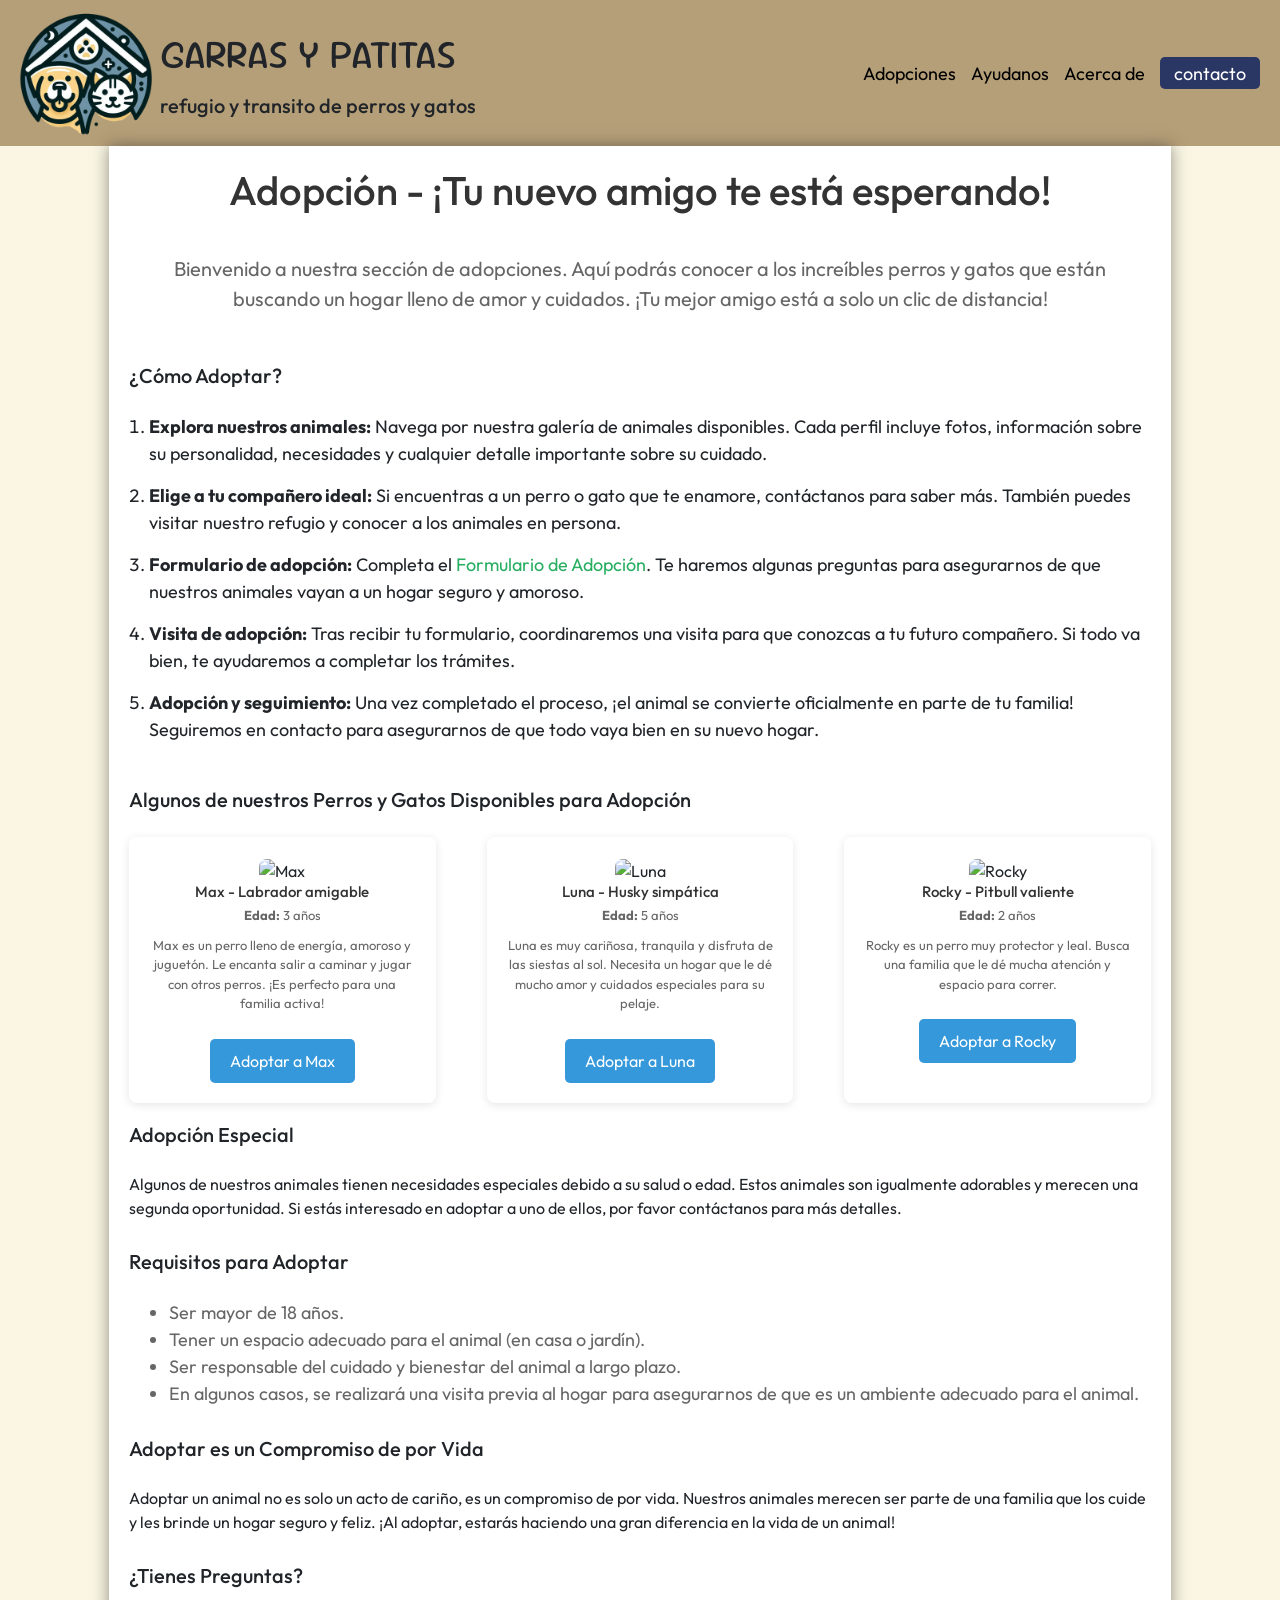
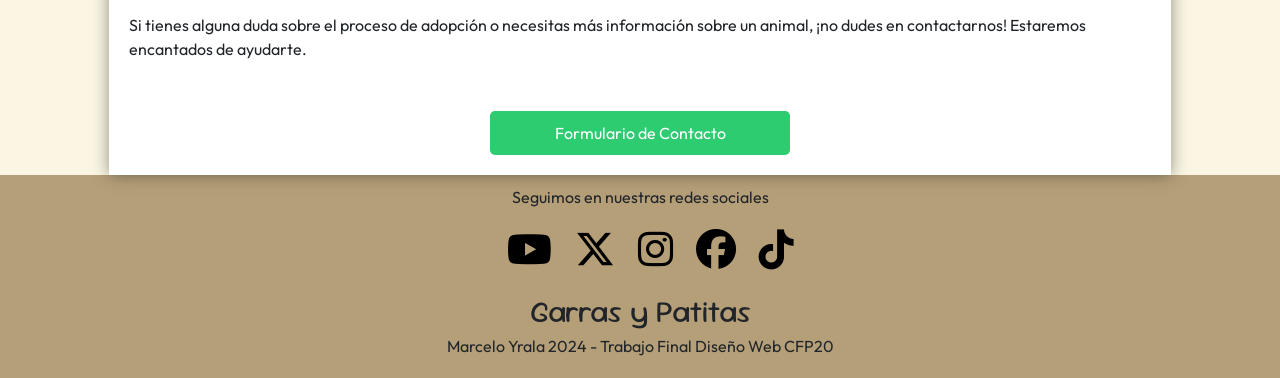
==== adoptar.html @ 5a3180d2 "Add files via upload" ====
<!DOCTYPE html>
<html lang="es">
<head>
    <meta charset="UTF-8">
    <meta name="viewport" content="width=device-width, initial-scale=1.0">
    <title>Garras y Patitas - refugio animal</title>
    <!-- FONT AWESONE -->
    <link rel="stylesheet" href="https://cdnjs.cloudflare.com/ajax/libs/font-awesome/6.6.0/css/all.min.css" integrity="sha512-Kc323vGBEqzTmouAECnVceyQqyqdsSiqLQISBL29aUW4U/M7pSPA/gEUZQqv1cwx4OnYxTxve5UMg5GT6L4JJg==" crossorigin="anonymous" referrerpolicy="no-referrer" />
    <!-- BOOTSTRAP -->
    <link href="https://cdn.jsdelivr.net/npm/bootstrap@5.3.3/dist/css/bootstrap.min.css" rel="stylesheet" integrity="sha384-QWTKZyjpPEjISv5WaRU9OFeRpok6YctnYmDr5pNlyT2bRjXh0JMhjY6hW+ALEwIH" crossorigin="anonymous">
<!-- CUSTOM  CSS -->
     <link rel="stylesheet" href="css/estilos.css">
<!-- FAVICON -->
    <link rel="shortcut icon" href="img/favicon.png" type="image/x-icon">
     
</head>


<body>
    <header>
        <div class="logo">
        <a href="index.html"><img src="img/logo1.jpg" alt="logo refugio de mascotas"></a>   
        <div class="textoTitulo">
            <p class="titulo">garras y patitas</p>
        <h1>refugio y transito de perros y gatos</h1>
        </div>
        
        
    </div>
        <nav class="navHeader">
            <a class="navLinks" href="">Adopciones</a>
            <a class="navLinks" href="">Ayudanos</a>
            <a class="navLinks" href="">Acerca de</a>
            <a href=""><input class="btnContacto" type="button" value="contacto"></a>
        </nav>
    </header>
    <main>
        <section class="adopcion">
            <div class="container-adopciones">
              <h1 class="titulo-adopcion">Adopción - ¡Tu nuevo amigo te está esperando!</h1>
              
              <p class="intro">Bienvenido a nuestra sección de adopciones. Aquí podrás conocer a los increíbles perros y gatos que están buscando un hogar lleno de amor y cuidados. ¡Tu mejor amigo está a solo un clic de distancia!</p>
          
              <h2>¿Cómo Adoptar?</h2>
              <ol class="pasos-adopcion">
                <li><strong>Explora nuestros animales:</strong> Navega por nuestra galería de animales disponibles. Cada perfil incluye fotos, información sobre su personalidad, necesidades y cualquier detalle importante sobre su cuidado.</li>
                <li><strong>Elige a tu compañero ideal:</strong> Si encuentras a un perro o gato que te enamore, contáctanos para saber más. También puedes visitar nuestro refugio y conocer a los animales en persona.</li>
                <li><strong>Formulario de adopción:</strong> Completa el <a href="#formulario" class="enlace-formulario">Formulario de Adopción</a>. Te haremos algunas preguntas para asegurarnos de que nuestros animales vayan a un hogar seguro y amoroso.</li>
                <li><strong>Visita de adopción:</strong> Tras recibir tu formulario, coordinaremos una visita para que conozcas a tu futuro compañero. Si todo va bien, te ayudaremos a completar los trámites.</li>
                <li><strong>Adopción y seguimiento:</strong> Una vez completado el proceso, ¡el animal se convierte oficialmente en parte de tu familia! Seguiremos en contacto para asegurarnos de que todo vaya bien en su nuevo hogar.</li>
              </ol>
          
              <h2>Algunos de nuestros Perros y Gatos Disponibles para Adopción</h2>
              <div class="galeria-adopcion">
                <div class="animal">
                  <img src="max.jpg" alt="Max" class="foto-animal">
                  <h3>Max - Labrador amigable</h3>
                  <p><strong>Edad:</strong> 3 años</p>
                  <p>Max es un perro lleno de energía, amoroso y juguetón. Le encanta salir a caminar y jugar con otros perros. ¡Es perfecto para una familia activa!</p>
                  <a href="#adoptar-max" class="btn-adoptar">Adoptar a Max</a>
                </div>
                <div class="animal">
                  <img src="luna.jpg" alt="Luna" class="foto-animal">
                  <h3>Luna - Husky simpática</h3>
                  <p><strong>Edad:</strong> 5 años</p>
                  <p>Luna es muy cariñosa, tranquila y disfruta de las siestas al sol. Necesita un hogar que le dé mucho amor y cuidados especiales para su pelaje.</p>
                  <a href="#adoptar-luna" class="btn-adoptar">Adoptar a Luna</a>
                </div>
                <div class="animal">
                  <img src="rocky.jpg" alt="Rocky" class="foto-animal">
                  <h3>Rocky - Pitbull valiente</h3>
                  <p><strong>Edad:</strong> 2 años</p>
                  <p>Rocky es un perro muy protector y leal. Busca una familia que le dé mucha atención y espacio para correr.</p>
                  <a href="#adoptar-rocky" class="btn-adoptar">Adoptar a Rocky</a>
                </div>
                <!-- Repite el bloque para más animales disponibles -->
              </div>
          
              <h2>Adopción Especial</h2>
              <p>Algunos de nuestros animales tienen necesidades especiales debido a su salud o edad. Estos animales son igualmente adorables y merecen una segunda oportunidad. Si estás interesado en adoptar a uno de ellos, por favor contáctanos para más detalles.</p>
          
              <h2>Requisitos para Adoptar</h2>
              <ul class="requisitos">
                <li>Ser mayor de 18 años.</li>
                <li>Tener un espacio adecuado para el animal (en casa o jardín).</li>
                <li>Ser responsable del cuidado y bienestar del animal a largo plazo.</li>
                <li>En algunos casos, se realizará una visita previa al hogar para asegurarnos de que es un ambiente adecuado para el animal.</li>
              </ul>
          
              <h2>Adoptar es un Compromiso de por Vida</h2>
              <p>Adoptar un animal no es solo un acto de cariño, es un compromiso de por vida. Nuestros animales merecen ser parte de una familia que los cuide y les brinde un hogar seguro y feliz. ¡Al adoptar, estarás haciendo una gran diferencia en la vida de un animal!</p>
          
              <h2>¿Tienes Preguntas?</h2>
              <p>Si tienes alguna duda sobre el proceso de adopción o necesitas más información sobre un animal, ¡no dudes en contactarnos! Estaremos encantados de ayudarte.</p>
          <div class="divContacto">
              <a href="#formulario-contacto" class="btn-contacto">Formulario de Contacto</a></div>
            </div>
          </section>

    </main>

    

    <footer>
      <p>Seguimos en nuestras redes sociales</p>

      <nav class="sociales">
        <ul>
          <li><a href="#"><i class="fa-brands fa-youtube"></i></a></i></li>
          <li><a href="#"><i class="fa-brands fa-x-twitter"></i></a></i></li>
          <li><a href="#"><i class="fa-brands fa-instagram"></i></a></li>
          <li><a href="#"><i class="fa-brands fa-facebook"></i></a></li>
          <li><a href="#"><i class="fa-brands fa-tiktok"></i></a></li>
        </ul>
      </nav>
      <div class="logoFooter">
        Garras y Patitas
      </div>
        <p>Marcelo Yrala 2024 - Trabajo Final Diseño Web CFP20</p>
    </footer>

   
    <script src="https://cdn.jsdelivr.net/npm/@popperjs/core@2.11.8/dist/umd/popper.min.js" integrity="sha384-I7E8VVD/ismYTF4hNIPjVp/Zjvgyol6VFvRkX/vR+Vc4jQkC+hVqc2pM8ODewa9r" crossorigin="anonymous"></script>
<script src="https://cdn.jsdelivr.net/npm/bootstrap@5.3.3/dist/js/bootstrap.min.js" integrity="sha384-0pUGZvbkm6XF6gxjEnlmuGrJXVbNuzT9qBBavbLwCsOGabYfZo0T0to5eqruptLy" crossorigin="anonymous"></script>



<script src="js/script.js"></script>
</body>
</html>
---- css/estilos.css ----
@import url('https://fonts.googleapis.com/css2?family=Concert+One&family=Outfit:wght@100..900&family=Sour+Gummy:ital,wght@0,100..900;1,100..900&display=swap');



/* RESET */

*{
    margin: 0px;
    padding: 0px;
    box-sizing: border-box;

}
/* ESTILOS GLOBALES */
html{
    font-size: 62.5%;

}

body {
    font-size: 1.6rem;
    font-family: "Outfit", sans-serif;
    background-color: #FAF6E3;
}

img {
    max-width: 100%;
}

a{
    text-decoration: none;
    color: black;
}

/* HEADER */
header{
    display: flex;
    justify-content: space-between;
    align-items: center;
    background-color: #B59F78;
    padding: 1rem;
}

header img {
    width: 150px;
}

.titulo {
    /* font-family: "Concert One", sans-serif; */
    font-family: "Sour Gummy", sans-serif;
    font-size: 4rem;
    text-transform: uppercase;
}

.textoTitulo h1 {
    font-size: 2rem;
}

.navHeader{
    display: flex;
    align-items: center;
    gap: 1.5rem;
}


.navLinks {
    font-size: 1.8rem;
}
.navLinks:hover {
    border: solid;
    width: 100px;
    height: 30px;
    cursor: pointer;
    color: #fff;
    border-radius: .5rem;
    margin-right: 1rem;
    text-align: center;
    transform: scale(1.2);
}
/* LOGO */
.logo {
    display: flex;
    justify-content: center;
    align-items: center;
}
/* BOTONES */

.botonAdoptar, .botonDonar {
    border: none;
    background-color: #2A3663;
    width: 200px;
    height: 30px;
    cursor: pointer;
    color: #fff;
}

.botonAdoptar:hover{
    background-color: #1d2544;
}
.botonDonar{
    background-color: #D8DBBD;
    color: #000;
}

.botonDonar:hover{
    background-color: #727272;
}

.btnContacto{
    border: none;
    background-color: #2A3663;
    width: 100px;
    height: 32px;
    cursor: pointer;
    color: #fff;
    border-radius: .5rem;
    margin-right: 1rem;
    font-size: 1.8rem;
}

.btnContacto:hover{
    background-color: #1d2544;
    transform: scale(1.1);
}

/* ASIDE */
aside {
    width: 35%;
    display: flex;
    flex-direction: column;
    gap: 1rem;
    
}
aside img {
    width: 300px;
    display: flex;
    align-items: center;
}

.asideButtons {
    display: flex;
    gap: 3rem;
}

.container_flex {
    display: flex;
    /* flex-wrap: wrap; */
    gap: 2rem;
    justify-content: space-between;
    margin: 0 auto;
    width: 90%;
    background-color: #FFF;
    box-shadow: 0px 0px 15px 0px rgba(40, 39, 39, 0.5);
}
.container_cards{
    display: flex;
    gap: 1rem;
    flex-wrap: wrap;
   width: 80rem;
   background-color: #fff;
   
}
/* ARTICLE */
article {
    width: 20rem;
    height: 40rem;
    background-color: #eaebe6;
    text-align: center;
    padding: 2rem;
    margin: 2.5rem;
    border-radius: .5rem;
    box-shadow: -9px 11px 9px -9px rgba(181,159,120,0.75);
    max-width: 100%;
    
   
}
article:hover{
    /* transform: scale(1.1); */
    width: 22rem;
    height: 42rem;
padding-top: 2.5rem;
    /* padding:2.5rem;
    margin: 3rem; */
    box-shadow: -10px 12px 10px -10px rgb(129, 113, 86);
}

article h2{
    text-transform: uppercase;
}

article img {
    width: 300px;
}

article a{
    margin-top: 2rem;
}
.info-btn{
    margin-bottom: 2rem;
}

footer {
    background-color: #b59f78 ;
    text-align: center;
    padding: 1rem;
    margin: 0;
    display: flex;
    flex-direction: column;
    justify-content: center;
    align-items: center;
}

footer li {
    list-style: none;
}
.sociales li{
    display: inline-block;
}

.sociales i {
    font-size: 4rem;
    margin: 1rem;
}

.sociales i:hover {
    color: #fff;
    transform: scale(1.3);
}
.logoFooter{
    font-size: 3rem;
    font-family: "Sour Gummy", sans-serif;
}
.carousel{
  
  max-width: 100%;
}

main{
    display: flex;
    justify-content: space-between;
    margin-left: 5rem;
    margin-right: 5rem;
}

article a {
    background-color: #2A3663;
    color: #fff;
    padding: 1rem;
   
}

article a:hover {
    background: #1d2544;
}




.adoptar{
    margin-top: 20px;
}

article a i {
    color: red;
}

article li {
    list-style: none;
}


/* SECCION ADOPTAR */
.titulo-adopcion {
    font-size: 4rem;
    color: #333;
    text-align: center;
    margin-bottom: 20px;
  }
  
.container-adopciones {
    display: flex;
    flex-direction: column;
    width: 90%;
    margin: 0 auto;
    padding: 20px;
    gap: 2rem;
    background-color: #Fff;
    box-shadow: 0px 0px 15px 0px rgba(40, 39, 39, 0.5);
  }
.intro {
    text-align: center;
    font-size: 2rem;
    color: #666;
    margin-bottom: 30px;
  }
  
  /* Steps List */
  ol.pasos-adopcion {
    padding-left: 20px;
  }

  ol.pasos-adopcion a {
    color: #27ae60;
  }
  
  .pasos-adopcion li {
    font-size: 1.8rem;
    margin-bottom: 15px;
  }
  
  /* Animal Gallery */
  .galeria-adopcion {
    display: flex;
    justify-content: space-between;
    flex-wrap: wrap;
    gap: 20px;
  }
  
  .animal {
    background-color: #fff;
    border-radius: 8px;
    overflow: hidden;
    width: 30%;
    box-shadow: 0 2px 10px rgba(0, 0, 0, 0.1);
    text-align: center;
    padding: 20px;
  }
  
  .foto-animal {
    width: 100%;
    border-radius: 8px;
    object-fit: cover;
    height: 200px;
  }
  
  .animal h3 {
    font-size: 1.5rem;
    color: #333;
  }
  
  .animal p {
    font-size: 1.3rem;
    color: #666;
  }
  
  .btn-adoptar {
    display: inline-block;
    padding: 10px 20px;
    margin-top: 15px;
    background-color: #3498db;
    color: white;
    text-decoration: none;
    border-radius: 5px;
  }
  
  .btn-adoptar:hover {
    background-color: #2980b9;
  }
  
  /* Requirements */
  .requisitos {
    list-style-type: disc;
    margin-left: 20px;
  }
  
  .requisitos li {
    font-size: 1.8rem;
    color: #666;
  }
  
  /* Contact button */
  .btn-contacto {
    display: flex;
    width: 30rem;
    padding: 10px 20px;
    background-color: #2ecc71;
    color: white;
    text-decoration: none;
    border-radius: 5px;
    margin-top: 20px;
    text-align: center;
    justify-content: center;
    align-items: center;
  }
  
  .btn-contacto:hover {
    background-color: #27ae60;
  }


  .divContacto {
    display: flex;
    align-items: center;
    justify-content: center;
  }
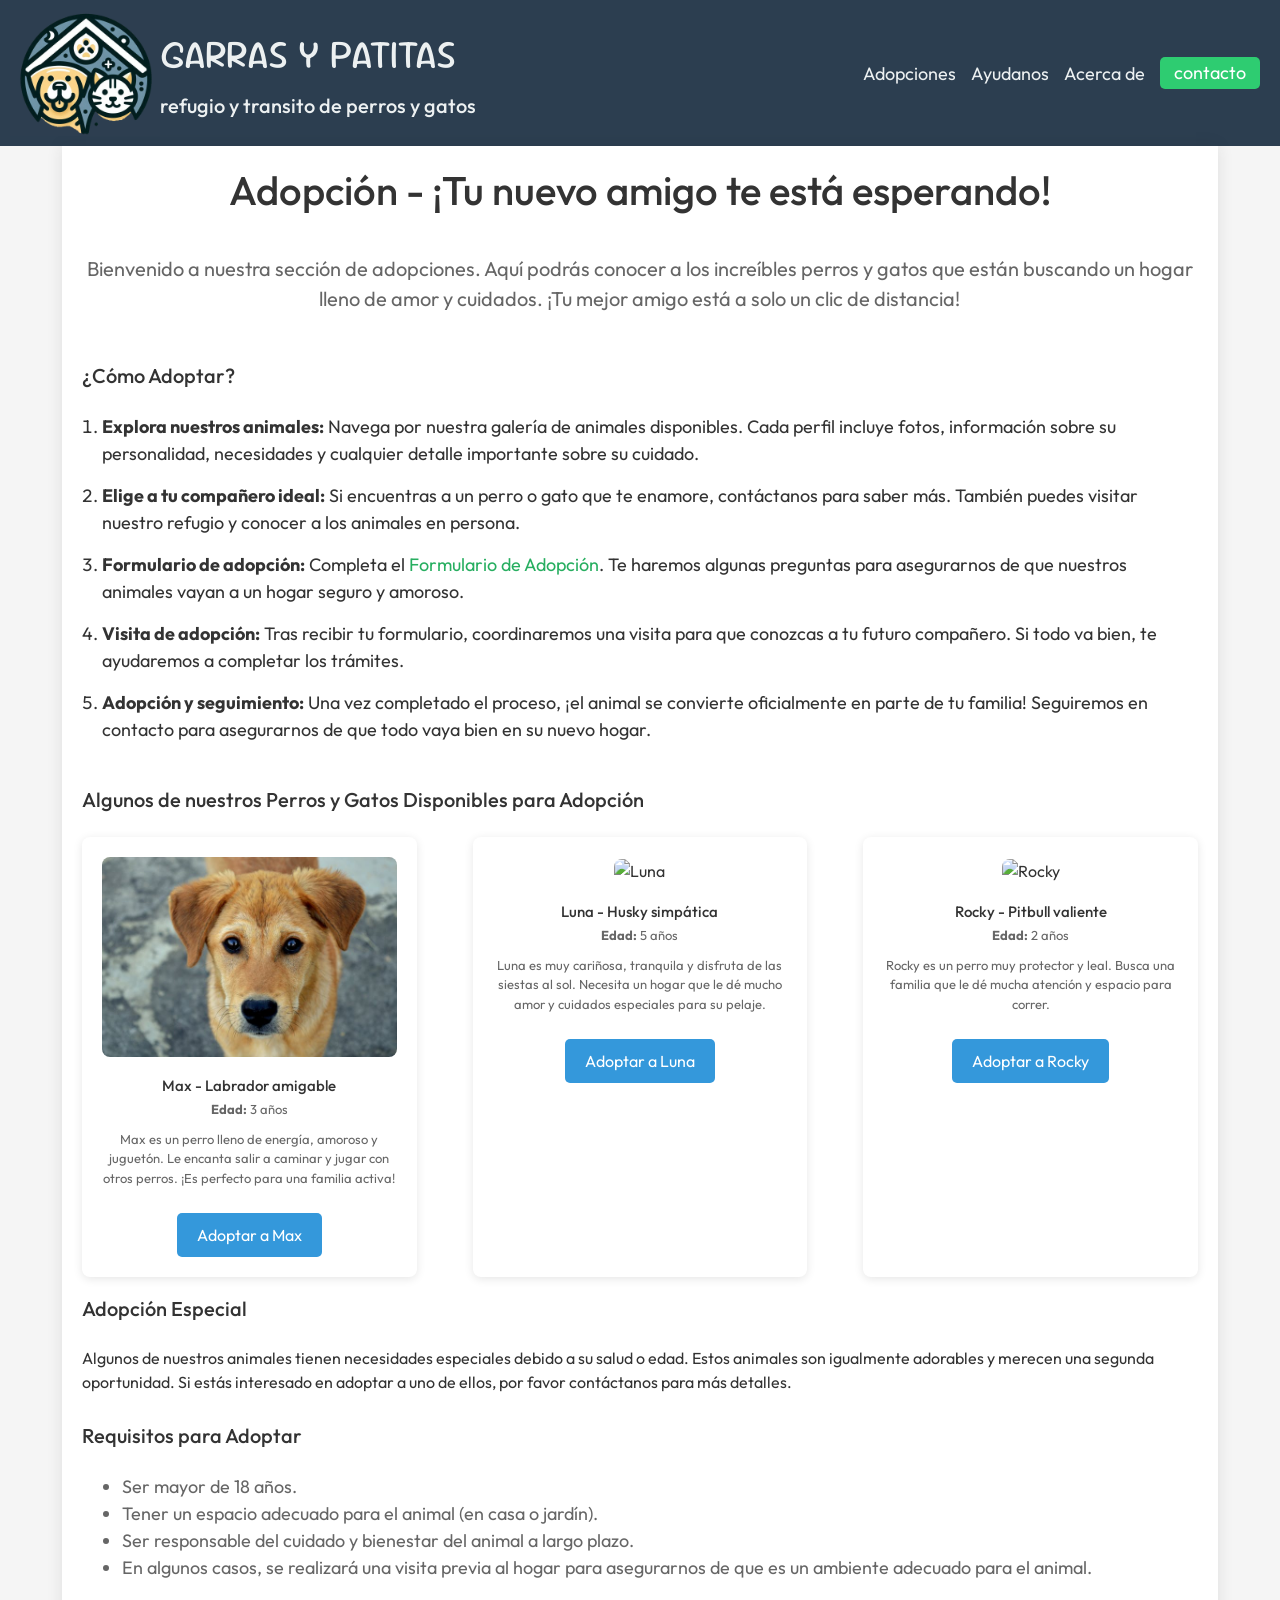
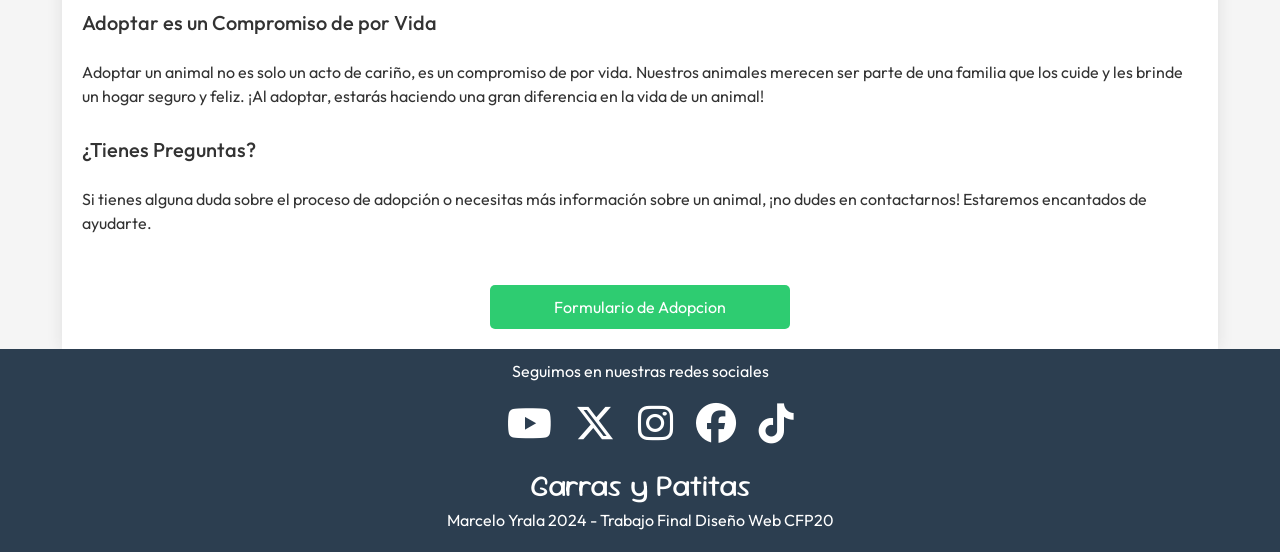
==== commit d5704410: "Add files via upload" ====
--- a/adoptar.html
+++ b/adoptar.html
@@ -45,7 +45,7 @@
               <ol class="pasos-adopcion">
                 <li><strong>Explora nuestros animales:</strong> Navega por nuestra galería de animales disponibles. Cada perfil incluye fotos, información sobre su personalidad, necesidades y cualquier detalle importante sobre su cuidado.</li>
                 <li><strong>Elige a tu compañero ideal:</strong> Si encuentras a un perro o gato que te enamore, contáctanos para saber más. También puedes visitar nuestro refugio y conocer a los animales en persona.</li>
-                <li><strong>Formulario de adopción:</strong> Completa el <a href="#formulario" class="enlace-formulario">Formulario de Adopción</a>. Te haremos algunas preguntas para asegurarnos de que nuestros animales vayan a un hogar seguro y amoroso.</li>
+                <li><strong>Formulario de adopción:</strong> Completa el <a href="#formAdopcion" class="enlace-formulario">Formulario de Adopción</a>. Te haremos algunas preguntas para asegurarnos de que nuestros animales vayan a un hogar seguro y amoroso.</li>
                 <li><strong>Visita de adopción:</strong> Tras recibir tu formulario, coordinaremos una visita para que conozcas a tu futuro compañero. Si todo va bien, te ayudaremos a completar los trámites.</li>
                 <li><strong>Adopción y seguimiento:</strong> Una vez completado el proceso, ¡el animal se convierte oficialmente en parte de tu familia! Seguiremos en contacto para asegurarnos de que todo vaya bien en su nuevo hogar.</li>
               </ol>
@@ -53,25 +53,25 @@
               <h2>Algunos de nuestros Perros y Gatos Disponibles para Adopción</h2>
               <div class="galeria-adopcion">
                 <div class="animal">
-                  <img src="max.jpg" alt="Max" class="foto-animal">
+                  <img src="img/perro1.jpg" alt="Max" class="foto-animal">
                   <h3>Max - Labrador amigable</h3>
                   <p><strong>Edad:</strong> 3 años</p>
                   <p>Max es un perro lleno de energía, amoroso y juguetón. Le encanta salir a caminar y jugar con otros perros. ¡Es perfecto para una familia activa!</p>
-                  <a href="#adoptar-max" class="btn-adoptar">Adoptar a Max</a>
+                  <a href="#formAdopcion" class="btn-adoptar">Adoptar a Max</a>
                 </div>
                 <div class="animal">
                   <img src="luna.jpg" alt="Luna" class="foto-animal">
                   <h3>Luna - Husky simpática</h3>
                   <p><strong>Edad:</strong> 5 años</p>
                   <p>Luna es muy cariñosa, tranquila y disfruta de las siestas al sol. Necesita un hogar que le dé mucho amor y cuidados especiales para su pelaje.</p>
-                  <a href="#adoptar-luna" class="btn-adoptar">Adoptar a Luna</a>
+                  <a href="##formAdopcion" class="btn-adoptar">Adoptar a Luna</a>
                 </div>
                 <div class="animal">
                   <img src="rocky.jpg" alt="Rocky" class="foto-animal">
                   <h3>Rocky - Pitbull valiente</h3>
                   <p><strong>Edad:</strong> 2 años</p>
                   <p>Rocky es un perro muy protector y leal. Busca una familia que le dé mucha atención y espacio para correr.</p>
-                  <a href="#adoptar-rocky" class="btn-adoptar">Adoptar a Rocky</a>
+                  <a href="#formAdopcion" class="btn-adoptar">Adoptar a Rocky</a>
                 </div>
                 <!-- Repite el bloque para más animales disponibles -->
               </div>
@@ -93,8 +93,124 @@
               <h2>¿Tienes Preguntas?</h2>
               <p>Si tienes alguna duda sobre el proceso de adopción o necesitas más información sobre un animal, ¡no dudes en contactarnos! Estaremos encantados de ayudarte.</p>
           <div class="divContacto">
-              <a href="#formulario-contacto" class="btn-contacto">Formulario de Contacto</a></div>
+              <a href="#formulario-contacto" class="btn-contacto" id="formAdopcion" data-bs-toggle="modal" data-bs-target="#staticBackdrop">Formulario de Adopcion</a></div>
             </div>
+
+
+<!-- Modal -->
+<div class="modal fade modal-lg" id="staticBackdrop" data-bs-backdrop="static" data-bs-keyboard="false" tabindex="-1" aria-labelledby="staticBackdropLabel"  aria-hidden="true">
+  <div class="modal-dialog modal-dialog-scrollable">
+    <div class="modal-content">
+      <div class="modal-header">
+        <h1 class="modal-title fs-5" id="staticBackdropLabel">Formulario Adopcion</h1>
+        <button type="button" class="btn-close" data-bs-dismiss="modal" aria-label="Close"></button>
+      </div>
+      <div class="modal-body">
+        <!-- <section class="formulario-adopcion" id="formulario"> -->
+          <div class="container">
+            <h2>Formulario de Adopción</h2>
+            <p>Gracias por considerar la adopción de uno de nuestros peluditos. Por favor, completa este formulario para iniciar el proceso de adopción.</p>
+            
+            <form action="/procesar-adopcion" method="POST" class="formulario">
+              <!-- Información personal -->
+              <h3>Información Personal</h3>
+              <div class="campo">
+                <label for="nombre">Nombre Completo</label>
+                <input type="text" id="nombre" name="nombre" required>
+              </div>
+              
+              <div class="campo">
+                <label for="email">Correo Electrónico</label>
+                <input type="email" id="email" name="email" required>
+              </div>
+        
+              <div class="campo">
+                <label for="telefono">Número de Teléfono</label>
+                <input type="tel" id="telefono" name="telefono" required>
+              </div>
+        
+              <div class="campo">
+                <label for="direccion">Dirección Completa</label>
+                <input type="text" id="direccion" name="direccion" required>
+              </div>
+        
+              <!-- Información sobre el hogar -->
+              <h3>Información sobre tu hogar</h3>
+              <div class="campo">
+                <label for="tipo-casa">¿Vives en una casa o departamento?</label>
+                <select id="tipo-casa" name="tipo-casa" required>
+                  <option value="">Selecciona una opción</option>
+                  <option value="Casa">Casa</option>
+                  <option value="Departamento">Departamento</option>
+                </select>
+              </div>
+        
+              <div class="campo">
+                <label for="espacio">¿Tienes espacio suficiente para un animal (jardín, patio, etc.)?</label>
+                <select id="espacio" name="espacio" required>
+                  <option value="">Selecciona una opción</option>
+                  <option value="Sí">Sí</option>
+                  <option value="No">No</option>
+                </select>
+              </div>
+        
+              <div class="campo">
+                <label for="personas-en-casa">¿Cuántas personas viven en tu hogar?</label>
+                <input type="number" id="personas-en-casa" name="personas-en-casa" required>
+              </div>
+        
+              <div class="campo">
+                <label for="otros-animales">¿Tienes otros animales en casa?</label>
+                <select id="otros-animales" name="otros-animales" required>
+                  <option value="">Selecciona una opción</option>
+                  <option value="Sí">Sí</option>
+                  <option value="No">No</option>
+                </select>
+              </div>
+        
+              <!-- Información sobre el animal -->
+              <h3>Información sobre el animal que deseas adoptar</h3>
+              <div class="campo">
+                <label for="nombre-animal">Nombre del animal que deseas adoptar</label>
+                <input type="text" id="nombre-animal" name="nombre-animal" required>
+              </div>
+        
+              <div class="campo">
+                <label for="razon-adopcion">¿Por qué deseas adoptar a este animal?</label>
+                <textarea id="razon-adopcion" name="razon-adopcion" required></textarea>
+              </div>
+        
+              <div class="campo">
+                <label for="experiencia">¿Tienes experiencia previa con animales?</label>
+                <select id="experiencia" name="experiencia" required>
+                  <option value="">Selecciona una opción</option>
+                  <option value="Sí">Sí</option>
+                  <option value="No">No</option>
+                </select>
+              </div>
+        
+              <!-- Compromiso -->
+              <div class="campo">
+                <label for="compromiso">
+                  <input type="checkbox" id="compromiso" name="compromiso" required>
+                  Acepto el compromiso de cuidar al animal adoptado de manera responsable.
+                </label>
+              </div>
+        
+              <!-- Enviar formulario -->
+              <div class="campo">
+                <button type="submit" class="btn-enviar">Enviar Solicitud</button>
+              </div>
+            </form>
+          </div>
+        </section>
+      </div>
+      <div class="modal-footer">
+
+      </div>
+    </div>
+  </div>
+</div>
           </section>
 
     </main>
--- a/css/estilos.css
+++ b/css/estilos.css
@@ -1,6 +1,3 @@
-
-
-
 @import url('https://fonts.googleapis.com/css2?family=Concert+One&family=Outfit:wght@100..900&family=Sour+Gummy:ital,wght@0,100..900;1,100..900&display=swap');
 
 
@@ -22,7 +19,8 @@
 body {
     font-size: 1.6rem;
     font-family: "Outfit", sans-serif;
-    background-color: #FAF6E3;
+    background-color: #F5F5F5;
+    color: #333
 }
 
 img {
@@ -31,7 +29,7 @@
 
 a{
     text-decoration: none;
-    color: black;
+    color: #333;
 }
 
 /* HEADER */
@@ -39,7 +37,7 @@
     display: flex;
     justify-content: space-between;
     align-items: center;
-    background-color: #B59F78;
+    background-color: #2C3E50;
     padding: 1rem;
 }
 
@@ -52,10 +50,12 @@
     font-family: "Sour Gummy", sans-serif;
     font-size: 4rem;
     text-transform: uppercase;
+    color: #ECF0F1;
 }
 
 .textoTitulo h1 {
     font-size: 2rem;
+    color: #ECF0F1;
 }
 
 .navHeader{
@@ -67,9 +67,10 @@
 
 .navLinks {
     font-size: 1.8rem;
+    color: #ECF0F1;
 }
 .navLinks:hover {
-    border: solid;
+    border: solid 2px #3498DB;
     width: 100px;
     height: 30px;
     cursor: pointer;
@@ -87,30 +88,40 @@
 }
 /* BOTONES */
 
+
+
 .botonAdoptar, .botonDonar {
     border: none;
-    background-color: #2A3663;
+    background-color: #3498DB;
     width: 200px;
     height: 30px;
     cursor: pointer;
     color: #fff;
-}
+    border-radius: 5px;
+  text-transform: uppercase;
+  display: flex;
+  justify-content: center;
+  align-items: center;
+  
+ 
+}
+
 
 .botonAdoptar:hover{
-    background-color: #1d2544;
+    background-color: #2980B9;
 }
 .botonDonar{
-    background-color: #D8DBBD;
-    color: #000;
+    background-color: #1ABC9C;
+    color: #fff;
 }
 
 .botonDonar:hover{
-    background-color: #727272;
+    background-color: #16A085;;
 }
 
 .btnContacto{
     border: none;
-    background-color: #2A3663;
+    background-color: #2ECC71;
     width: 100px;
     height: 32px;
     cursor: pointer;
@@ -118,10 +129,14 @@
     border-radius: .5rem;
     margin-right: 1rem;
     font-size: 1.8rem;
-}
+    text-align: center;
+    justify-content: center;
+    align-items: center;
+    padding-top: .2rem;
+    }
 
 .btnContacto:hover{
-    background-color: #1d2544;
+    background-color: #27AE60;
     transform: scale(1.1);
 }
 
@@ -130,7 +145,11 @@
     width: 35%;
     display: flex;
     flex-direction: column;
-    gap: 1rem;
+    gap: 2rem;
+    margin-top: 2rem;
+    margin-right: .5rem;
+
+    
     
 }
 aside img {
@@ -142,17 +161,18 @@
 .asideButtons {
     display: flex;
     gap: 3rem;
+    
 }
 
 .container_flex {
     display: flex;
-    /* flex-wrap: wrap; */
+    flex-wrap: nowrap;
     gap: 2rem;
     justify-content: space-between;
     margin: 0 auto;
-    width: 90%;
+    width: 98%;
     background-color: #FFF;
-    box-shadow: 0px 0px 15px 0px rgba(40, 39, 39, 0.5);
+    box-shadow: 0px 0px 15px 0px rgba(40, 39, 39, 0.1);
 }
 .container_cards{
     display: flex;
@@ -162,25 +182,26 @@
    background-color: #fff;
    
 }
+
 /* ARTICLE */
 article {
     width: 20rem;
     height: 40rem;
-    background-color: #eaebe6;
+    background-color: #ECF0F1;
     text-align: center;
     padding: 2rem;
     margin: 2.5rem;
     border-radius: .5rem;
-    box-shadow: -9px 11px 9px -9px rgba(181,159,120,0.75);
+    box-shadow: -9px 11px 9px -9px rgba(181,159,120,0.5);
     max-width: 100%;
     
    
 }
 article:hover{
     /* transform: scale(1.1); */
-    width: 22rem;
-    height: 42rem;
-padding-top: 2.5rem;
+    width: 20rem;
+    height: 41rem;
+padding-top: 2.3rem;
     /* padding:2.5rem;
     margin: 3rem; */
     box-shadow: -10px 12px 10px -10px rgb(129, 113, 86);
@@ -188,21 +209,32 @@
 
 article h2{
     text-transform: uppercase;
+    color: #3498DB;
 }
 
 article img {
     width: 300px;
+    border-radius: .5rem;
 }
 
 article a{
     margin-top: 2rem;
-}
+    background-color: #2ECC71; 
+    color: #fff;
+    padding: 1rem;
+    border-radius: 5px;
+}
+
+article a:hover {
+    background: #27AE60; 
+}
+
 .info-btn{
     margin-bottom: 2rem;
 }
 
 footer {
-    background-color: #b59f78 ;
+    background-color: #2C3E50 ;
     text-align: center;
     padding: 1rem;
     margin: 0;
@@ -210,6 +242,7 @@
     flex-direction: column;
     justify-content: center;
     align-items: center;
+    color: #fff;
 }
 
 footer li {
@@ -222,10 +255,11 @@
 .sociales i {
     font-size: 4rem;
     margin: 1rem;
+    color: #fff;
 }
 
 .sociales i:hover {
-    color: #fff;
+    color: #3498DB;
     transform: scale(1.3);
 }
 .logoFooter{
@@ -238,21 +272,45 @@
 }
 
 main{
-    display: flex;
-    justify-content: space-between;
-    margin-left: 5rem;
-    margin-right: 5rem;
+    margin: 0 5rem auto;
+}
+/* main h2 {
+    margin: 0 5rem auto;
+    text-align: center;
+    background-color: #FFF;
+    padding: 1rem;
+} */
+.container_cards h3 {
+    text-align: center;
+    background-color: #ECF0F1;
+    height: 4rem;
+    width: 30rem;
+    margin: .2rem;
+    /* margin-top: .5rem; */
+    padding: .5rem;
+    box-shadow: -9px 11px 9px -9px rgba(181,159,120,0.5);
+    justify-content: center;
+    align-items: center;
+    
+}
+.peludos {
+    display: flex;
+    justify-content: center;
+    align-items: center;
+    width: 100%;
+    margin-top: .5rem;
+    
 }
 
 article a {
-    background-color: #2A3663;
+    background-color: #2ECC71;
     color: #fff;
     padding: 1rem;
    
 }
 
 article a:hover {
-    background: #1d2544;
+    background: #27AE60;
 }
 
 
@@ -260,10 +318,14 @@
 
 .adoptar{
     margin-top: 20px;
+    
 }
 
 article a i {
-    color: red;
+    color:#fff;
+}
+article a i:hover {
+    color: #ff0000;
 }
 
 article li {
@@ -282,12 +344,12 @@
 .container-adopciones {
     display: flex;
     flex-direction: column;
-    width: 90%;
+    width: 98%;
     margin: 0 auto;
     padding: 20px;
     gap: 2rem;
     background-color: #Fff;
-    box-shadow: 0px 0px 15px 0px rgba(40, 39, 39, 0.5);
+    box-shadow: 0px 0px 15px 0px rgba(40, 39, 39, 0.1);
   }
 .intro {
     text-align: center;
@@ -396,3 +458,95 @@
     justify-content: center;
   }
 
+/* FORMULARIO ADOPCION */
+
+.formulario-adopcion {
+    background-color: #fff;
+    border-radius: 8px;
+    padding: 20px;
+    box-shadow: 0 4px 12px rgba(0, 0, 0, 0.1);
+    margin-top: 40px;
+  }
+  
+  .formulario-adopcion h2 {
+    text-align: center;
+    font-size: 2.5rem;
+    color: #333;
+  }
+  
+  .formulario-adopcion p {
+    font-size: 1.8rem;
+    text-align: center;
+    color: #666;
+    margin-bottom: 20px;
+  }
+  
+  h3 {
+    font-size: 2rem;
+    margin-top: 20px;
+    color: #333;
+  }
+  
+  .campo {
+    margin-bottom: 15px;
+  }
+  
+  label {
+    font-size: 1.8rem;
+    color: #333;
+    display: block;
+    margin-bottom: 5px;
+  }
+  
+  input, select, textarea {
+    width: 100%;
+    padding: 10px;
+    border: 1px solid #ccc;
+    border-radius: 5px;
+    font-size: 1.6rem;
+  }
+  
+  textarea {
+    height: 120px;
+    resize: vertical;
+  }
+  
+  select {
+    font-size: 1.6rem;
+  }
+  
+  button {
+    padding: 12px 25px;
+    background-color: #3498db;
+    color: white;
+    font-size: 1.6rem;
+    border: none;
+    border-radius: 5px;
+    cursor: pointer;
+    width: 100%;
+  }
+  
+  button:hover {
+    background-color: #2980b9;
+  }
+  
+  input[type="checkbox"] {
+    margin-right: 10px;
+  }
+  
+  .btn-enviar {
+    display: inline-block;
+    background-color: #2ecc71;
+    color: white;
+    padding: 12px 20px;
+    font-size: 1.6rem;
+    border: none;
+    border-radius: 5px;
+    cursor: pointer;
+    width: 100%;
+  }
+  
+  .btn-enviar:hover {
+    background-color: #27ae60;
+  }
+  
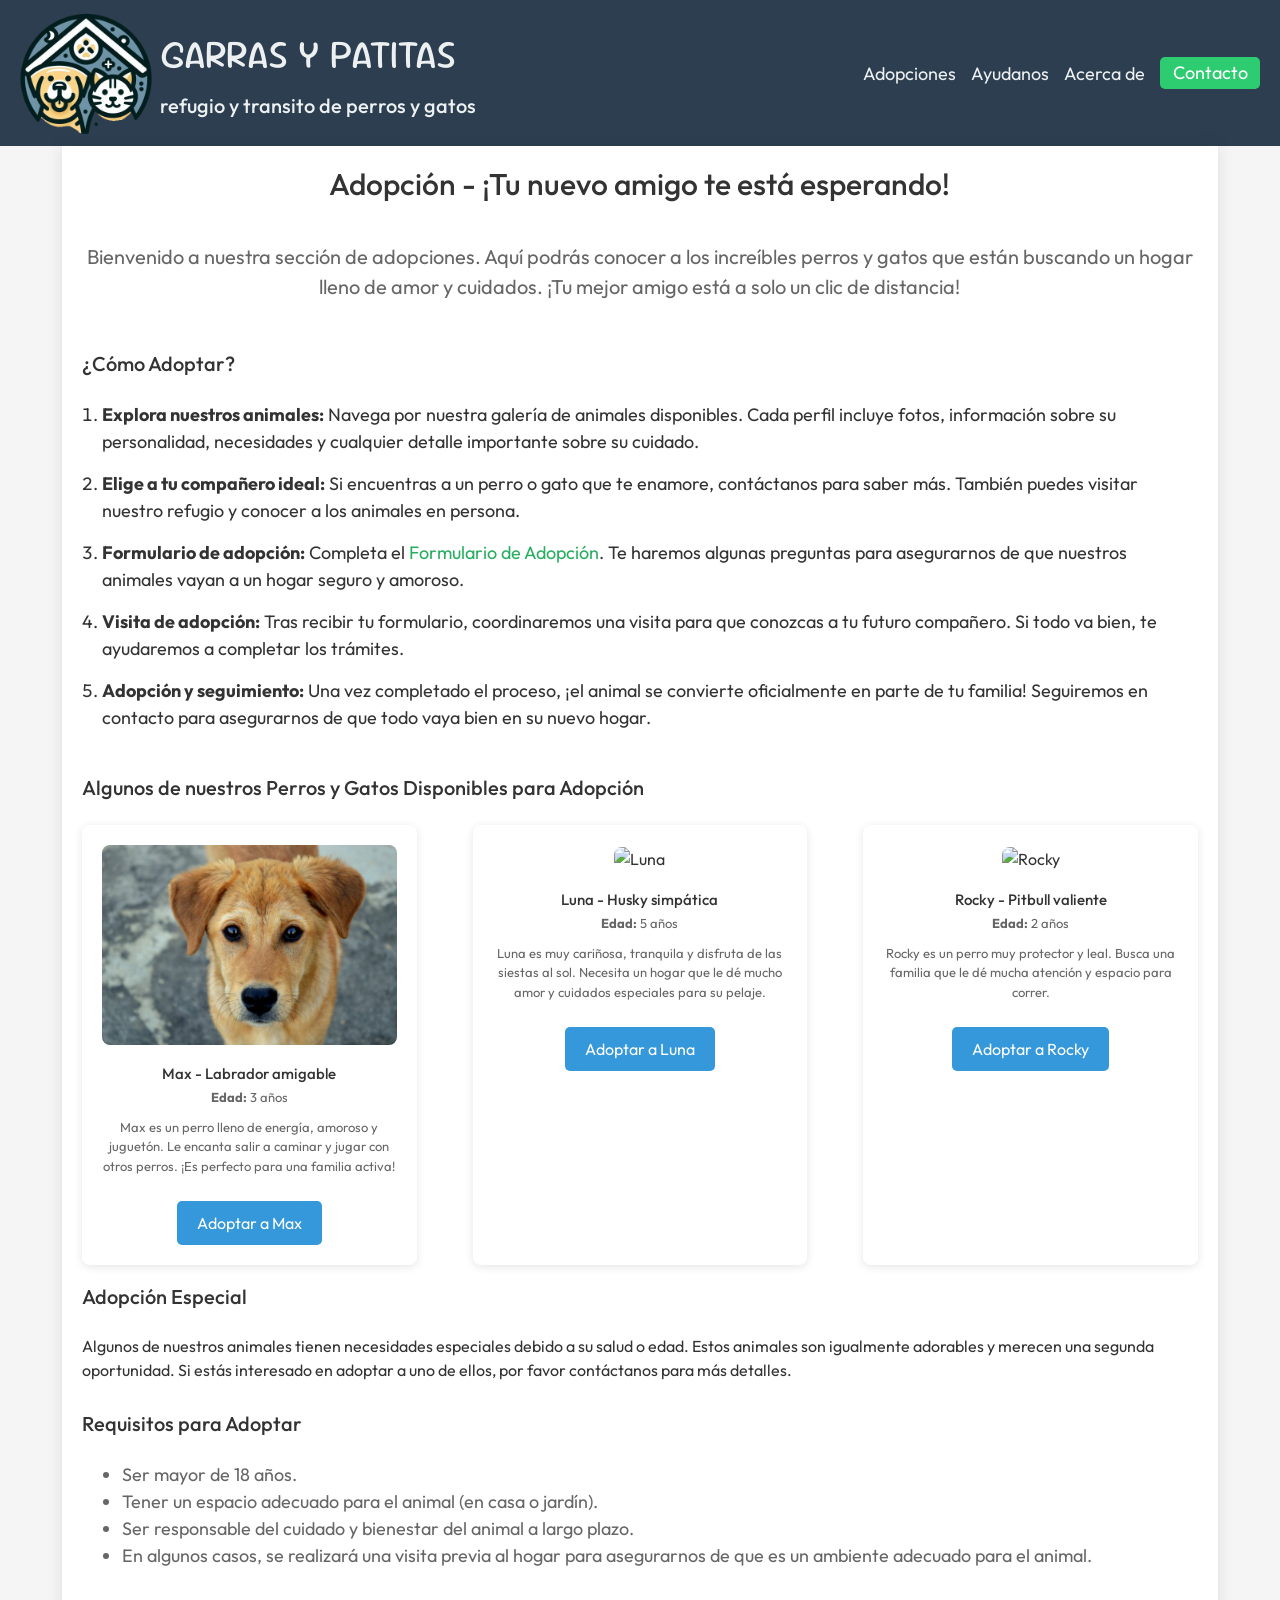
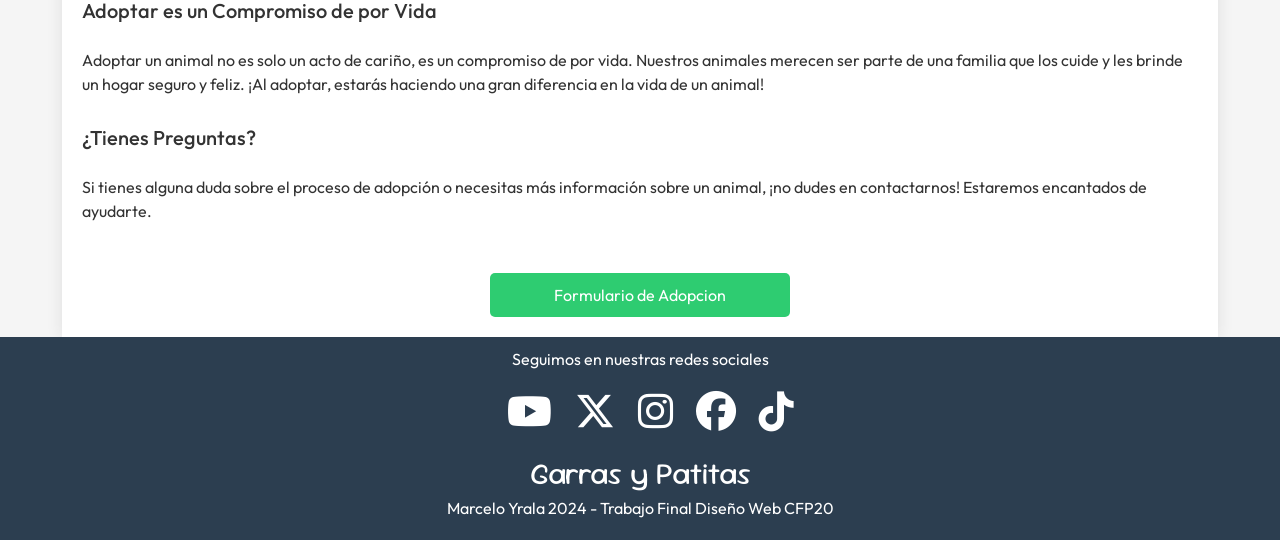
==== commit ca8719ab: "Add files via upload" ====
--- a/adoptar.html
+++ b/adoptar.html
@@ -10,6 +10,7 @@
     <link href="https://cdn.jsdelivr.net/npm/bootstrap@5.3.3/dist/css/bootstrap.min.css" rel="stylesheet" integrity="sha384-QWTKZyjpPEjISv5WaRU9OFeRpok6YctnYmDr5pNlyT2bRjXh0JMhjY6hW+ALEwIH" crossorigin="anonymous">
 <!-- CUSTOM  CSS -->
      <link rel="stylesheet" href="css/estilos.css">
+     <link rel="stylesheet" href="css/responsive.css">
 <!-- FAVICON -->
     <link rel="shortcut icon" href="img/favicon.png" type="image/x-icon">
      
@@ -28,11 +29,37 @@
         
     </div>
         <nav class="navHeader">
-            <a class="navLinks" href="">Adopciones</a>
-            <a class="navLinks" href="">Ayudanos</a>
-            <a class="navLinks" href="">Acerca de</a>
-            <a href=""><input class="btnContacto" type="button" value="contacto"></a>
+          <a class="navLinks" href="adoptar.html">Adopciones</a>
+          <a class="navLinks" href="ayudar.html">Ayudanos</a>
+          <a class="navLinks" href="nosotros.html">Acerca de</a>
+          <a href="contacto.html" class="btnContacto">Contacto</a>
         </nav>
+        <div class="navMobile">
+          <nav class="navbar bg-azul border-bottom border-body" data-bs-theme="dark">
+            <div class="container-fluid">
+              <!-- <a class="navbar-brand" href="#">Navbar</a> -->
+              <button class="navbar-toggler" type="button" data-bs-toggle="collapse" data-bs-target="#navbarNav" aria-controls="navbarNav" aria-expanded="false" aria-label="Toggle navigation">
+                <span class="navbar-toggler-icon"></span>
+              </button>
+              <div class="collapse navbar-collapse" id="navbarNav">
+                <ul class="navbar-nav">
+                  <li class="nav-item">
+                    <a class="nav-link active" aria-current="page" href="adoptar.html">Adopcion</a>
+                  </li>
+                  <li class="nav-item">
+                    <a class="nav-link" href="ayudar.html">Ayudanos</a>
+                  </li>
+                  <li class="nav-item">
+                    <a class="nav-link" href="nosotros.html">Acerca de</a>
+                  </li>
+                  <li class="nav-item">
+                    <a class="nav-link" href="contacto.html">Contacto</a>
+                  </li>
+                </ul>
+              </div>
+            </div>
+          </nav>
+        </div>
     </header>
     <main>
         <section class="adopcion">
--- a/css/estilos.css
+++ b/css/estilos.css
@@ -335,7 +335,7 @@
 
 /* SECCION ADOPTAR */
 .titulo-adopcion {
-    font-size: 4rem;
+    font-size: 3rem;
     color: #333;
     text-align: center;
     margin-bottom: 20px;
@@ -358,7 +358,7 @@
     margin-bottom: 30px;
   }
   
-  /* Steps List */
+  /* PASOS ADOPCION */
   ol.pasos-adopcion {
     padding-left: 20px;
   }
@@ -372,7 +372,7 @@
     margin-bottom: 15px;
   }
   
-  /* Animal Gallery */
+  /* GALERIA ANIMALES */
   .galeria-adopcion {
     display: flex;
     justify-content: space-between;
@@ -421,7 +421,7 @@
     background-color: #2980b9;
   }
   
-  /* Requirements */
+  /* SECCION REQUISITOS */
   .requisitos {
     list-style-type: disc;
     margin-left: 20px;
@@ -432,7 +432,7 @@
     color: #666;
   }
   
-  /* Contact button */
+  /* BOTON DE CONTACTO */
   .btn-contacto {
     display: flex;
     width: 30rem;
@@ -549,4 +549,320 @@
   .btn-enviar:hover {
     background-color: #27ae60;
   }
-  +  
+
+ .faq p{
+  font-size: 2.3rem;
+  
+ }
+
+ .collapsed {
+  font-size: 1.7rem;
+ }
+
+ /* SECCION AYUDANOS */
+
+.titulo-ayudanos {
+  font-size: 3rem;
+  color: #333;
+  text-align: center;
+  margin-bottom: 20px;
+}
+
+.intro-ayudanos {
+  font-size: 2rem;
+  color: #666;
+  text-align: center;
+  margin-bottom: 40px;
+}
+
+.opciones-ayuda {
+  display: flex;
+  justify-content: space-between;
+  gap: 20px;
+  flex-wrap: wrap;
+}
+
+.opcion {
+  background-color: #fff;
+  border-radius: 8px;
+  box-shadow: 0 4px 8px rgba(0, 0, 0, 0.1);
+  padding: 20px;
+  width: 30%;
+  text-align: center;
+  transition: transform 0.3s ease, box-shadow 0.3s ease;
+}
+
+.opcion:hover {
+  transform: translateY(-10px);
+  box-shadow: 0 8px 16px rgba(0, 0, 0, 0.2);
+}
+
+.opcion h3 {
+  font-size: 2rem;
+  color: #333;
+  margin-bottom: 15px;
+}
+
+.opcion p {
+  font-size: 1.6rem;
+  color: #666;
+  margin-bottom: 20px;
+}
+
+.btn-donacion,
+.btn-voluntariado,
+.btn-eventos {
+  padding: 12px 25px;
+  background-color: #3498db;
+  color: white;
+  font-size: 1.1rem;
+  text-decoration: none;
+  border-radius: 5px;
+}
+
+.btn-donacion:hover,
+.btn-voluntariado:hover,
+.btn-eventos:hover {
+  background-color: #2980b9;
+}
+
+.info-contacto {
+  text-align: center;
+  margin-top: 30px;
+}
+
+.info-contacto a {
+  color: #3498db;
+  text-decoration: none;
+}
+
+.info-contacto a:hover {
+  text-decoration: underline;
+}
+
+/*SECCION ACERCA DE*/
+.acerca-de {
+  background-color: #fff;
+  margin-top: 1rem;
+}
+
+.titulo-acerca-de {
+  font-size: 3rem;
+  color: #333;
+  text-align: center;
+  margin-bottom: 2rem;
+}
+
+.intro-acerca-de {
+  font-size: 2rem;
+  color: #666;
+  text-align: center;
+  margin-bottom: 40px;
+}
+
+.mision-vision {
+  display: flex;
+  justify-content: space-between;
+  gap: 30px;
+  margin-bottom: 40px;
+  flex-wrap: wrap;
+}
+
+.mision, .vision {
+  width: 45%;
+}
+
+.mision h3, .vision h3 {
+  font-size: 2.5rem;
+  color: #333;
+  margin-bottom: 10px;
+}
+
+.mision p, .vision p {
+  font-size: 1.6rem;
+  color: #666;
+  line-height: 1.6;
+}
+
+.valores {
+  margin-bottom: 40px;
+}
+
+.valores h3 {
+  font-size: 2.5rem;
+  color: #333;
+  margin-bottom: 15px;
+}
+
+.valores ul {
+  list-style-type: none;
+  padding-left: 0;
+}
+
+.valores li {
+  font-size: 1.6rem;
+  color: #666;
+  margin-bottom: 10px;
+}
+
+.equipo {
+  text-align: center;
+}
+
+.equipo h3 {
+  font-size: 2.5rem;
+  color: #333;
+  margin-bottom: 15px;
+}
+
+.equipo p {
+  font-size: 1.6rem;
+  color: #666;
+  margin-bottom: 30px;
+}
+
+.miembros-equipo {
+  display: flex;
+  justify-content: space-between;
+  gap: 30px;
+  flex-wrap: wrap;
+}
+
+.miembro {
+  width: 30%;
+  text-align: center;
+}
+
+.foto-miembro {
+  width: 100%;
+  border-radius: 50%;
+  object-fit: cover;
+  height: 200px;
+  margin-bottom: 15px;
+}
+
+.miembro h4 {
+  font-size: 1.6rem;
+  color: #333;
+}
+
+.miembro p {
+  font-size: 1.4rem;
+  color: #666;
+}
+
+/* SECCION CONTACTO */
+.contacto {
+  background-color: #f9f9f9;
+  /* padding: 40px 20px;
+  margin-top: 40px; */
+}
+
+.titulo-contacto {
+  font-size: 2.5rem;
+  color: #333;
+  text-align: center;
+  margin-bottom: 20px;
+}
+
+.intro-contacto {
+  font-size: 1.8rem;
+  color: #666;
+  text-align: center;
+  margin-bottom: 40px;
+}
+
+.formulario-contacto {
+  background-color: #fff;
+  padding: 30px;
+  /* border-radius: 8px;
+  box-shadow: 0 4px 12px rgba(0, 0, 0, 0.1); */
+  margin-bottom: 40px;
+}
+
+.formulario-contacto .campo {
+  margin-bottom: 15px;
+}
+
+.formulario-contacto label {
+  font-size: 1.6rem;
+  color: #333;
+  display: block;
+  margin-bottom: 5px;
+}
+
+.formulario-contacto input,
+.formulario-contacto textarea {
+  width: 100%;
+  padding: 10px;
+  border: 1px solid #ccc;
+  border-radius: 5px;
+  font-size: 1.5rem;
+}
+
+.formulario-contacto button {
+  padding: 12px 25px;
+  background-color: #3498db;
+  color: white;
+  font-size: 1.5rem;
+  border: none;
+  border-radius: 5px;
+  cursor: pointer;
+  width: 100%;
+}
+
+.formulario-contacto button:hover {
+  background-color: #2980b9;
+}
+
+.informacion-contacto {
+  text-align: center;
+}
+
+.informacion-contacto h3 {
+  font-size: 1.8rem;
+  color: #333;
+  margin-bottom: 20px;
+}
+
+.informacion-contacto p {
+  font-size: 1.8rem;
+  color: #666;
+  margin-bottom: 20px;
+}
+
+.informacion-contacto .detalles-contacto p {
+  font-size: 1.6rem;
+  color: #666;
+  margin-bottom: 10px;
+}
+
+.informacion-contacto ul {
+  list-style-type: none;
+  padding-left: 0;
+}
+
+.informacion-contacto ul li {
+  font-size: 1.6rem;
+  color: #3498db;
+  margin-bottom: 8px;
+}
+
+.informacion-contacto ul li a {
+  text-decoration: none;
+  color: inherit;
+}
+
+.informacion-contacto ul li a:hover {
+  text-decoration: underline;
+}
+
+
+.navMobile {
+  display: none;
+}
+
+.bg-azul {
+  background-color: #2C3E50;
+}
--- a/css/responsive.css
+++ b/css/responsive.css
@@ -0,0 +1,85 @@
+ /* RESPONSIVE */
+
+ @media(max-width:768px){
+    header{
+        display: flex;
+        flex-direction: column;
+      
+    }
+
+    header nav {
+      justify-content: center;
+      margin-left: 3rem;
+    }
+
+    aside {
+      display: none;
+    }
+
+    .container_cards{
+      justify-content: space-evenly;
+    }
+
+    .opciones-ayuda{
+      display: flex;
+      flex-direction: column;
+    }
+    .opcion{
+      width: 100%;
+    }
+
+    .galeria-adopcion, .miembros-equipo{
+      display: flex;
+      flex-direction: column;
+    }
+
+    .animal, .miembro{
+      width: 100%;
+    }
+
+    .mision-vision{
+      flex-direction: column;
+    }
+
+    .mision, .vision{
+      width: 100%;
+    }
+
+  }
+
+@media (max-width:512px){
+  .navHeader {
+    display: none;
+  }
+ .navMobile {
+  display: block;
+  width: 100%;
+}
+
+.container-adopciones{
+  width: 100%;
+}
+
+main {
+  width: 100%;
+  margin: 0;
+  padding: 0;
+}
+
+article {
+  width: 35rem;
+  height: 45rem;
+}
+
+article:hover{
+
+  width: 35rem;
+  height: 46rem;
+padding-top: 2.3rem;
+  box-shadow: -10px 12px 10px -10px rgb(129, 113, 86);
+}
+
+}
+
+
+contraseña netlify #LitoEnana0108.
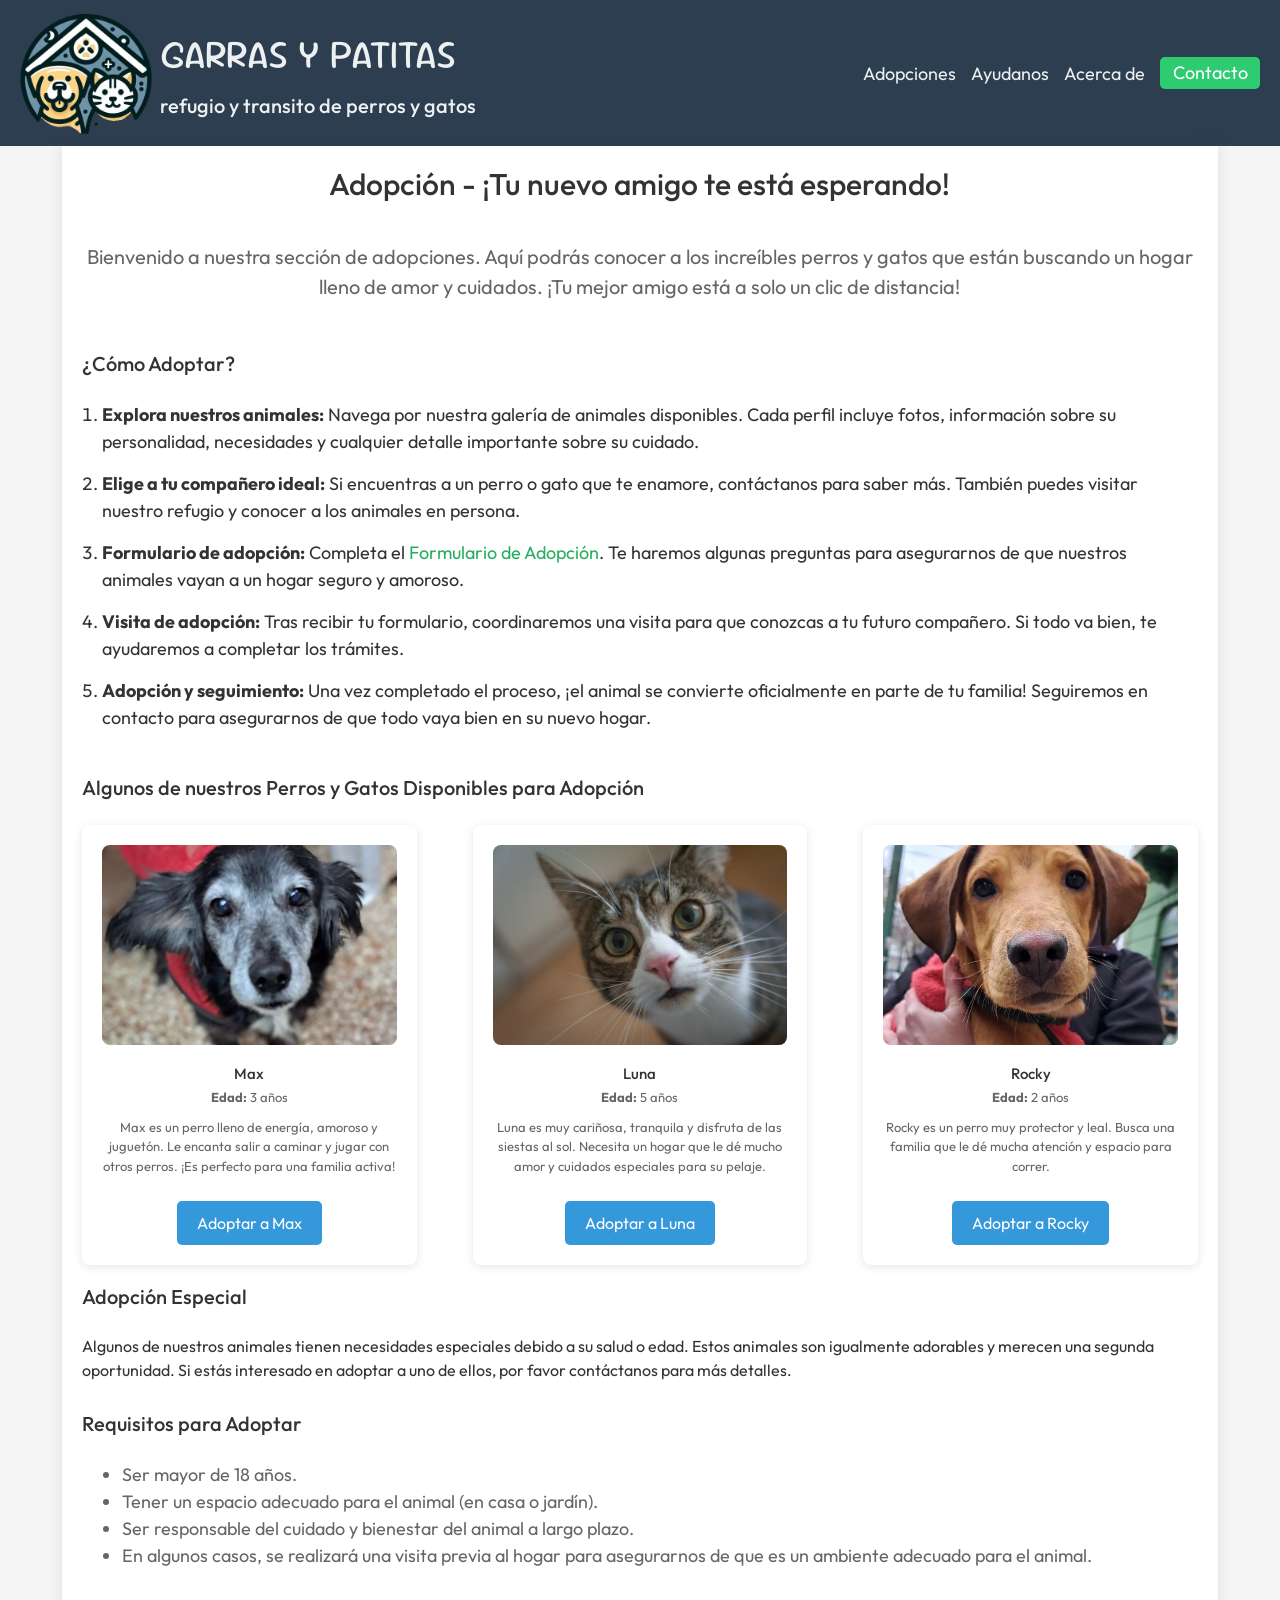
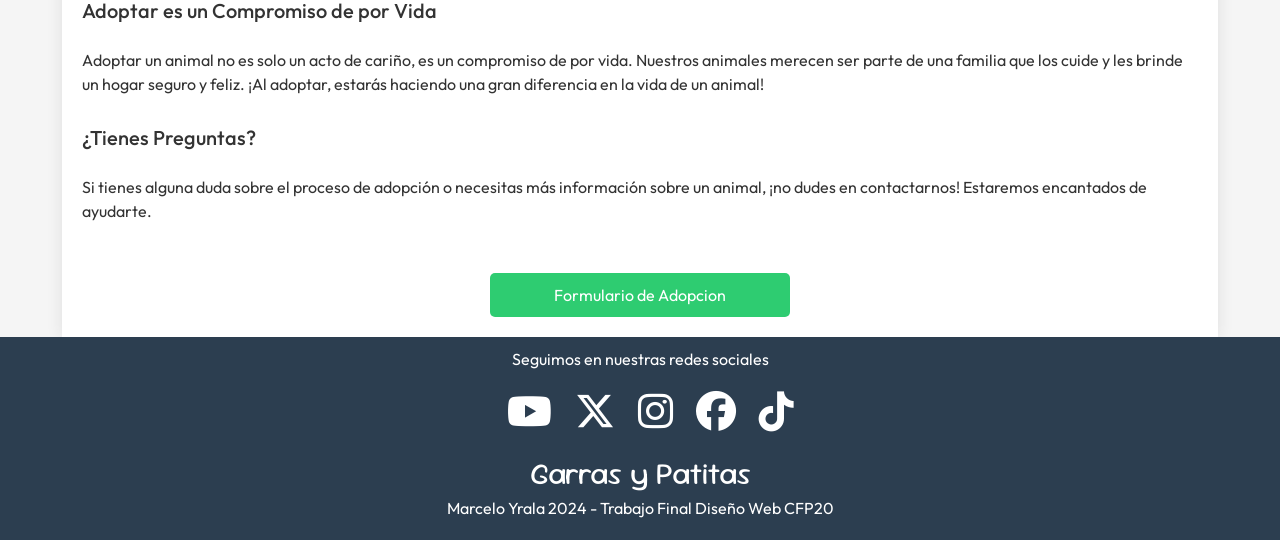
==== commit 0a64738a: "Add files via upload" ====
--- a/adoptar.html
+++ b/adoptar.html
@@ -80,22 +80,22 @@
               <h2>Algunos de nuestros Perros y Gatos Disponibles para Adopción</h2>
               <div class="galeria-adopcion">
                 <div class="animal">
-                  <img src="img/perro1.jpg" alt="Max" class="foto-animal">
-                  <h3>Max - Labrador amigable</h3>
+                  <img src="img/dog3.png" alt="Max" class="foto-animal">
+                  <h3>Max</h3>
                   <p><strong>Edad:</strong> 3 años</p>
                   <p>Max es un perro lleno de energía, amoroso y juguetón. Le encanta salir a caminar y jugar con otros perros. ¡Es perfecto para una familia activa!</p>
                   <a href="#formAdopcion" class="btn-adoptar">Adoptar a Max</a>
                 </div>
                 <div class="animal">
-                  <img src="luna.jpg" alt="Luna" class="foto-animal">
-                  <h3>Luna - Husky simpática</h3>
+                  <img src="img/gato3.jpg" alt="Luna" class="foto-animal">
+                  <h3>Luna</h3>
                   <p><strong>Edad:</strong> 5 años</p>
                   <p>Luna es muy cariñosa, tranquila y disfruta de las siestas al sol. Necesita un hogar que le dé mucho amor y cuidados especiales para su pelaje.</p>
                   <a href="##formAdopcion" class="btn-adoptar">Adoptar a Luna</a>
                 </div>
                 <div class="animal">
-                  <img src="rocky.jpg" alt="Rocky" class="foto-animal">
-                  <h3>Rocky - Pitbull valiente</h3>
+                  <img src="img/dog5.png" alt="Rocky" class="foto-animal">
+                  <h3>Rocky</h3>
                   <p><strong>Edad:</strong> 2 años</p>
                   <p>Rocky es un perro muy protector y leal. Busca una familia que le dé mucha atención y espacio para correr.</p>
                   <a href="#formAdopcion" class="btn-adoptar">Adoptar a Rocky</a>
--- a/css/estilos.css
+++ b/css/estilos.css
@@ -736,7 +736,8 @@
 
 .foto-miembro {
   width: 100%;
-  border-radius: 50%;
+  border: .1rem solid black;
+  border-radius: .8rem;
   object-fit: cover;
   height: 200px;
   margin-bottom: 15px;
--- a/css/responsive.css
+++ b/css/responsive.css
@@ -80,6 +80,3 @@
 }
 
 }
-
-
-contraseña netlify #LitoEnana0108.
